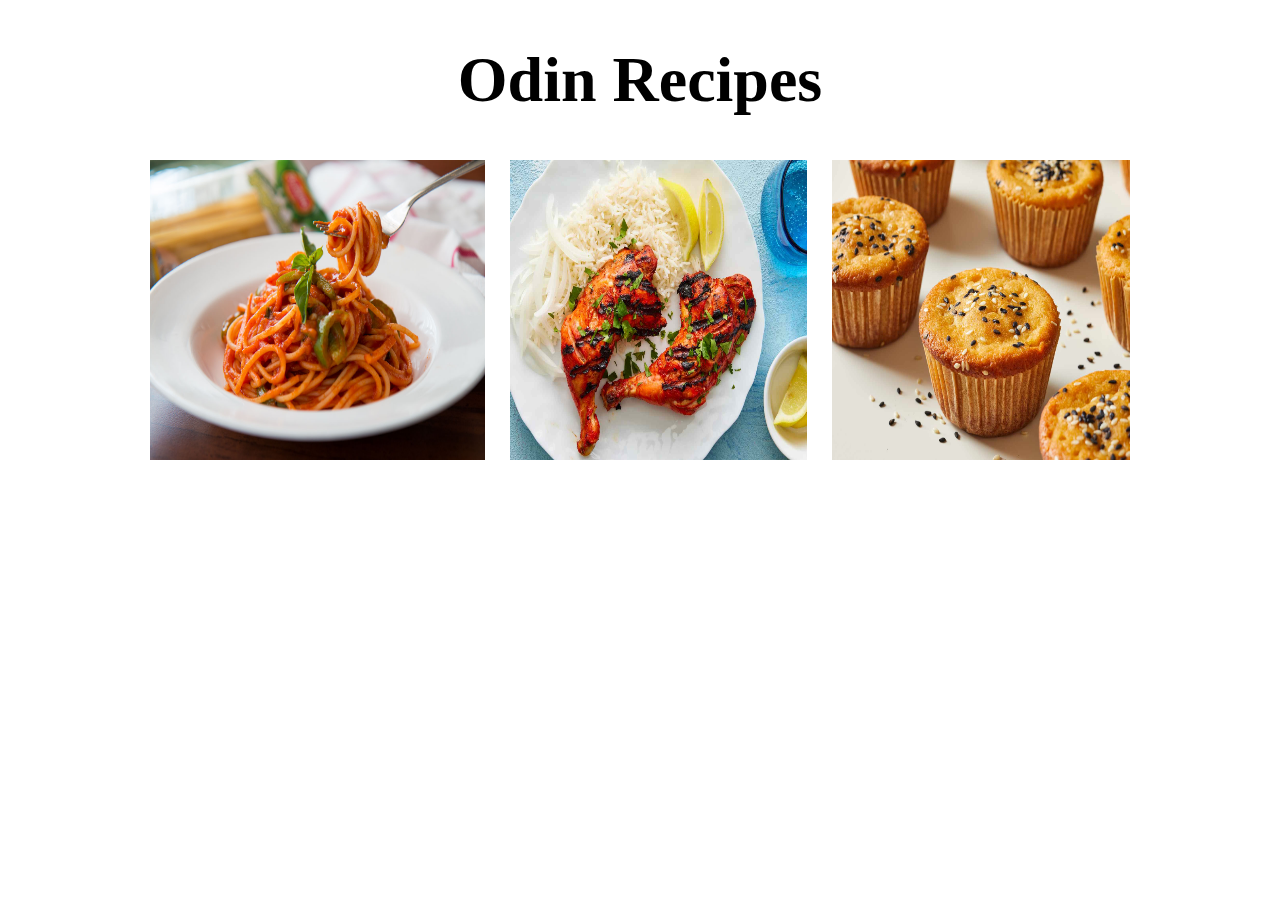
==== index.html @ a2db7cd0 "First Commit" ====
<!DOCTYPE html>
<html lang="en">
<head>
    <meta charset="UTF-8">
    <meta name="viewport" content="width=device-width, initial-scale=1.0">
    <title>Odin Recipes</title>
    <link rel="stylesheet" href="styles.css">
</head>
<body>
    <header>
        <h1>Odin Recipes</h1>
    </header>

    <div class="container">
        <a href="recipes/Spaghetti.html">
            <img src="assets/Spaghetti.jpg" alt="A fork lifting a spoonful of Spaghetti.." height="300px" width="300px">
        </a>
        <a href="recipes/Tandoori Chicken.html">
            <img src="assets/tandoori-chicken.jpg" alt="Tandoori Chicken alongside some Rice and Cabbage.." height="300px" width="300px">
        </a>
        <a href="recipes/Mochi Muffins.html">
            <img src="assets/mochi muffins.jpg" alt="Mochi Muffins.." height="300px" width="300px">
        </a>
    </div>
    
</body>
</html>
---- styles.css ----
html{
    box-sizing: border-box;
}
*,
*::after,
*::before {
    box-sizing: inherit;
}
body{
    width: 90%;
    max-width: 980px;
    margin: 0 auto;
}
header h1{
    font-size: 5vw;
    text-align: center;
}
.container {
    display: flex;
    gap: 25px;
    justify-content: center;
    align-items: center;
}
a img{
    width: 100%;
}
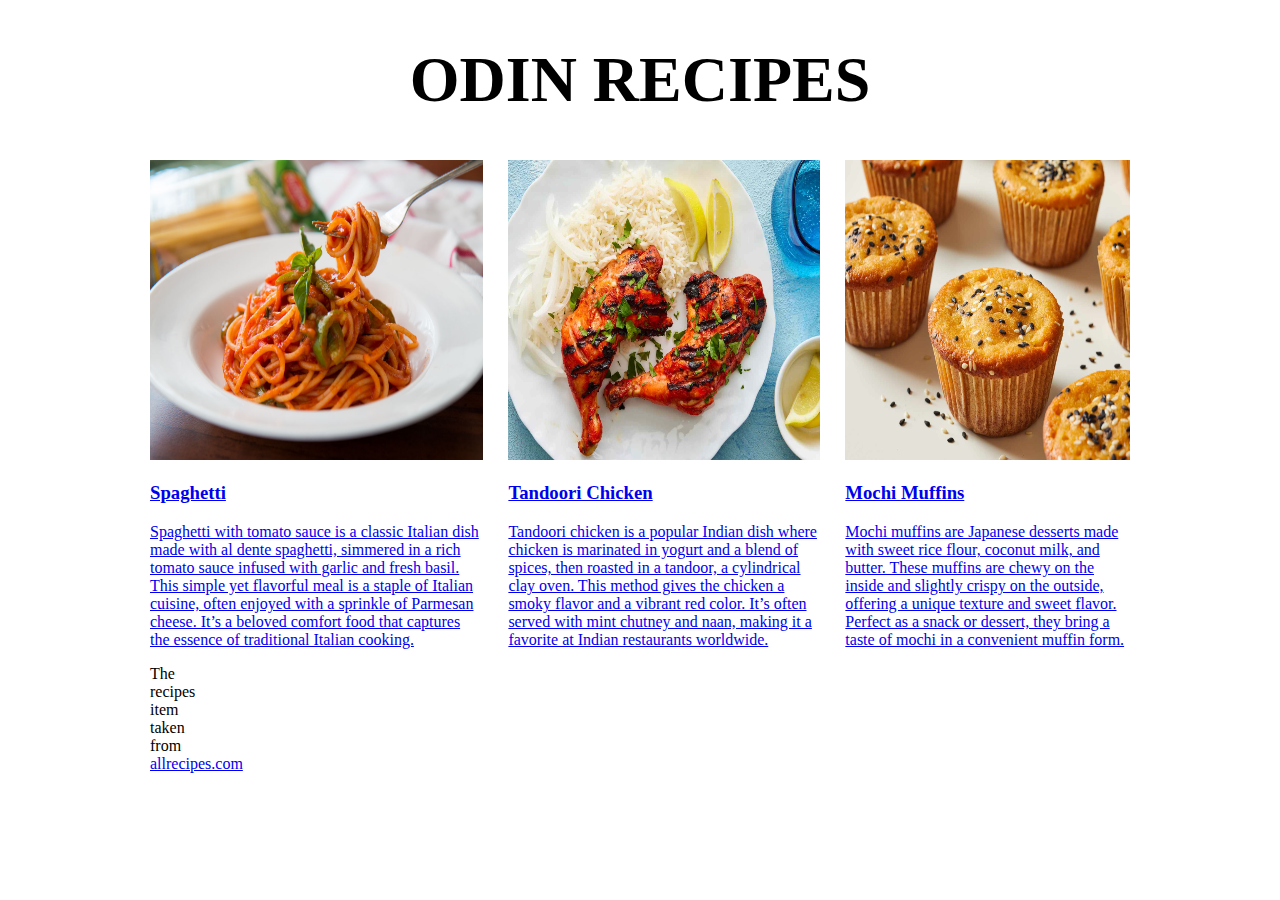
==== commit 27fbb950: "Added more classes & included small descriptions for each of the recipes." ====
--- a/index.html
+++ b/index.html
@@ -8,20 +8,42 @@
 </head>
 <body>
     <header>
-        <h1>Odin Recipes</h1>
+        <h1>ODIN RECIPES</h1>
     </header>
 
-    <div class="container">
-        <a href="recipes/Spaghetti.html">
-            <img src="assets/Spaghetti.jpg" alt="A fork lifting a spoonful of Spaghetti.." height="300px" width="300px">
-        </a>
-        <a href="recipes/Tandoori Chicken.html">
-            <img src="assets/tandoori-chicken.jpg" alt="Tandoori Chicken alongside some Rice and Cabbage.." height="300px" width="300px">
-        </a>
-        <a href="recipes/Mochi Muffins.html">
-            <img src="assets/mochi muffins.jpg" alt="Mochi Muffins.." height="300px" width="300px">
-        </a>
-    </div>
+    <main>
+        <div class="container">
+            <div class="item">
+                <a href="recipes/Spaghetti.html">
+                    <img src="assets/Spaghetti.jpg" alt="A fork lifting a spoonful of Spaghetti.." height="300px" width="300px">
+                    <h3>Spaghetti</h3>
+                    <p>Spaghetti with tomato sauce is a classic Italian dish made with al dente spaghetti, simmered in a rich tomato sauce infused with garlic and fresh basil. This simple yet flavorful meal is a staple of Italian cuisine, often enjoyed with a sprinkle of Parmesan cheese. It’s a beloved comfort food that captures the essence of traditional Italian cooking.</p>
+                </a>
+            </div>
+            <div class="item">
+                <a href="recipes/Tandoori Chicken.html">
+                    <img src="assets/tandoori-chicken.jpg" alt="Tandoori Chicken alongside some Rice and Cabbage.." height="300px" width="300px">
+                    <h3>Tandoori Chicken</h3>
+                    <p>Tandoori chicken is a popular Indian dish where chicken is marinated in yogurt and a blend of spices, then roasted in a tandoor, a cylindrical clay oven. This method gives the chicken a smoky flavor and a vibrant red color. It’s often served with mint chutney and naan, making it a favorite at Indian restaurants worldwide.</p>
+                </a>
+            </div>
+            <div class="item">
+                <a href="recipes/Mochi Muffins.html">
+                    <img src="assets/mochi muffins.jpg" alt="Mochi Muffins.." height="300px" width="300px">
+                    <h3>Mochi Muffins</h3>
+                    <p>Mochi muffins are Japanese desserts made with sweet rice flour, coconut milk, and butter. These muffins are chewy on the inside and slightly crispy on the outside, offering a unique texture and sweet flavor. Perfect as a snack or dessert, they bring a taste of mochi in a convenient muffin form.</p>
+                </a>
+            </div>
+        </div>
+        <div class="footer">
+            <div>The</div>
+            <div>recipes</div>
+            <div>item
+            <div>taken</div>
+            <div>from</div>
+            <div><a href="https://www.allrecipes.com/">allrecipes.com</a></div>
+        </div>
+    </main>
     
 </body>
 </html>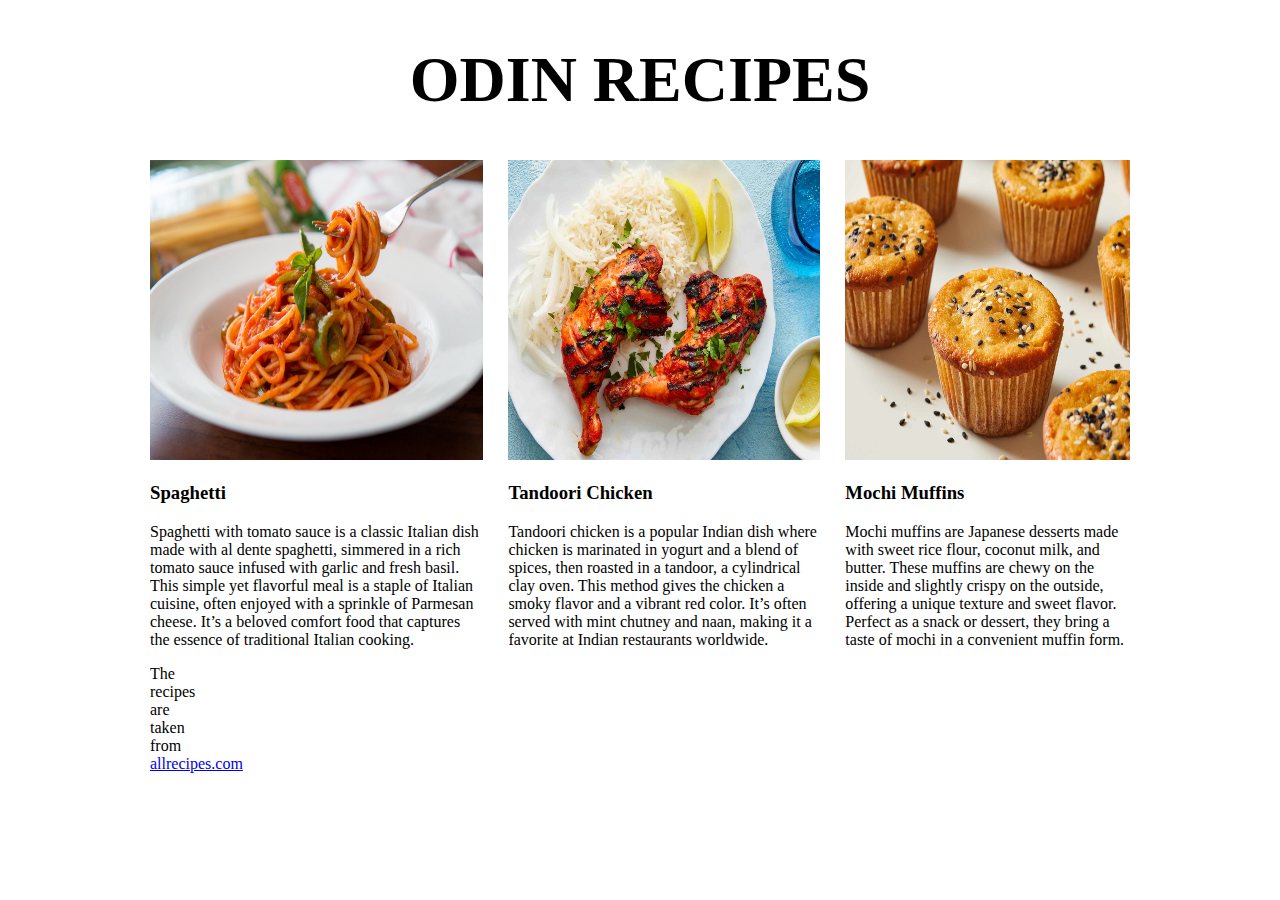
==== commit 681af27b: "updated recipe descriptions & footer" ====
--- a/index.html
+++ b/index.html
@@ -13,35 +13,35 @@
 
     <main>
         <div class="container">
-            <div class="item">
-                <a href="recipes/Spaghetti.html">
-                    <img src="assets/Spaghetti.jpg" alt="A fork lifting a spoonful of Spaghetti.." height="300px" width="300px">
-                    <h3>Spaghetti</h3>
-                    <p>Spaghetti with tomato sauce is a classic Italian dish made with al dente spaghetti, simmered in a rich tomato sauce infused with garlic and fresh basil. This simple yet flavorful meal is a staple of Italian cuisine, often enjoyed with a sprinkle of Parmesan cheese. It’s a beloved comfort food that captures the essence of traditional Italian cooking.</p>
+            <div class="recipe">
+                <a href="recipes/Spaghetti.html" class="Spaghetti">
+                    <img src="assets/Spaghetti.jpg" alt="A fork lifting a spoonful of Spaghetti" height="300px" width="300px">
                 </a>
+                <h3>Spaghetti</h3>
+                <p>Spaghetti with tomato sauce is a classic Italian dish made with al dente spaghetti, simmered in a rich tomato sauce infused with garlic and fresh basil. This simple yet flavorful meal is a staple of Italian cuisine, often enjoyed with a sprinkle of Parmesan cheese. It’s a beloved comfort food that captures the essence of traditional Italian cooking.</p>
             </div>
-            <div class="item">
-                <a href="recipes/Tandoori Chicken.html">
-                    <img src="assets/tandoori-chicken.jpg" alt="Tandoori Chicken alongside some Rice and Cabbage.." height="300px" width="300px">
-                    <h3>Tandoori Chicken</h3>
-                    <p>Tandoori chicken is a popular Indian dish where chicken is marinated in yogurt and a blend of spices, then roasted in a tandoor, a cylindrical clay oven. This method gives the chicken a smoky flavor and a vibrant red color. It’s often served with mint chutney and naan, making it a favorite at Indian restaurants worldwide.</p>
+            <div class="recipe">
+                <a href="recipes/Tandoori Chicken.html" class="tandoori-chicken">
+                    <img src="assets/tandoori-chicken.jpg" alt="Tandoori Chicken alongside some Rice and Cabbage" height="300px" width="300px">
                 </a>
+                <h3>Tandoori Chicken</h3>
+                <p>Tandoori chicken is a popular Indian dish where chicken is marinated in yogurt and a blend of spices, then roasted in a tandoor, a cylindrical clay oven. This method gives the chicken a smoky flavor and a vibrant red color. It’s often served with mint chutney and naan, making it a favorite at Indian restaurants worldwide.</p>
             </div>
-            <div class="item">
-                <a href="recipes/Mochi Muffins.html">
-                    <img src="assets/mochi muffins.jpg" alt="Mochi Muffins.." height="300px" width="300px">
-                    <h3>Mochi Muffins</h3>
-                    <p>Mochi muffins are Japanese desserts made with sweet rice flour, coconut milk, and butter. These muffins are chewy on the inside and slightly crispy on the outside, offering a unique texture and sweet flavor. Perfect as a snack or dessert, they bring a taste of mochi in a convenient muffin form.</p>
+            <div class="recipe">
+                <a href="recipes/Mochi Muffins.html" class="mochi-muffins">
+                    <img src="assets/mochi muffins.jpg" alt="Mochi Muffins sprinkled with sesame seeds" height="300px" width="300px">
                 </a>
+                <h3>Mochi Muffins</h3>
+                <p>Mochi muffins are Japanese desserts made with sweet rice flour, coconut milk, and butter. These muffins are chewy on the inside and slightly crispy on the outside, offering a unique texture and sweet flavor. Perfect as a snack or dessert, they bring a taste of mochi in a convenient muffin form.</p>
             </div>
         </div>
         <div class="footer">
-            <div>The</div>
-            <div>recipes</div>
-            <div>item
-            <div>taken</div>
-            <div>from</div>
-            <div><a href="https://www.allrecipes.com/">allrecipes.com</a></div>
+            <div class="item item1">The</div>
+            <div class="item item2">recipes</div>
+            <div class="item item3">are</div>
+            <div class="item item4">taken</div>
+            <div class="item item5">from</div>
+            <div class="item item6"><a href="https://www.allrecipes.com/">allrecipes.com</a></div>
         </div>
     </main>
     
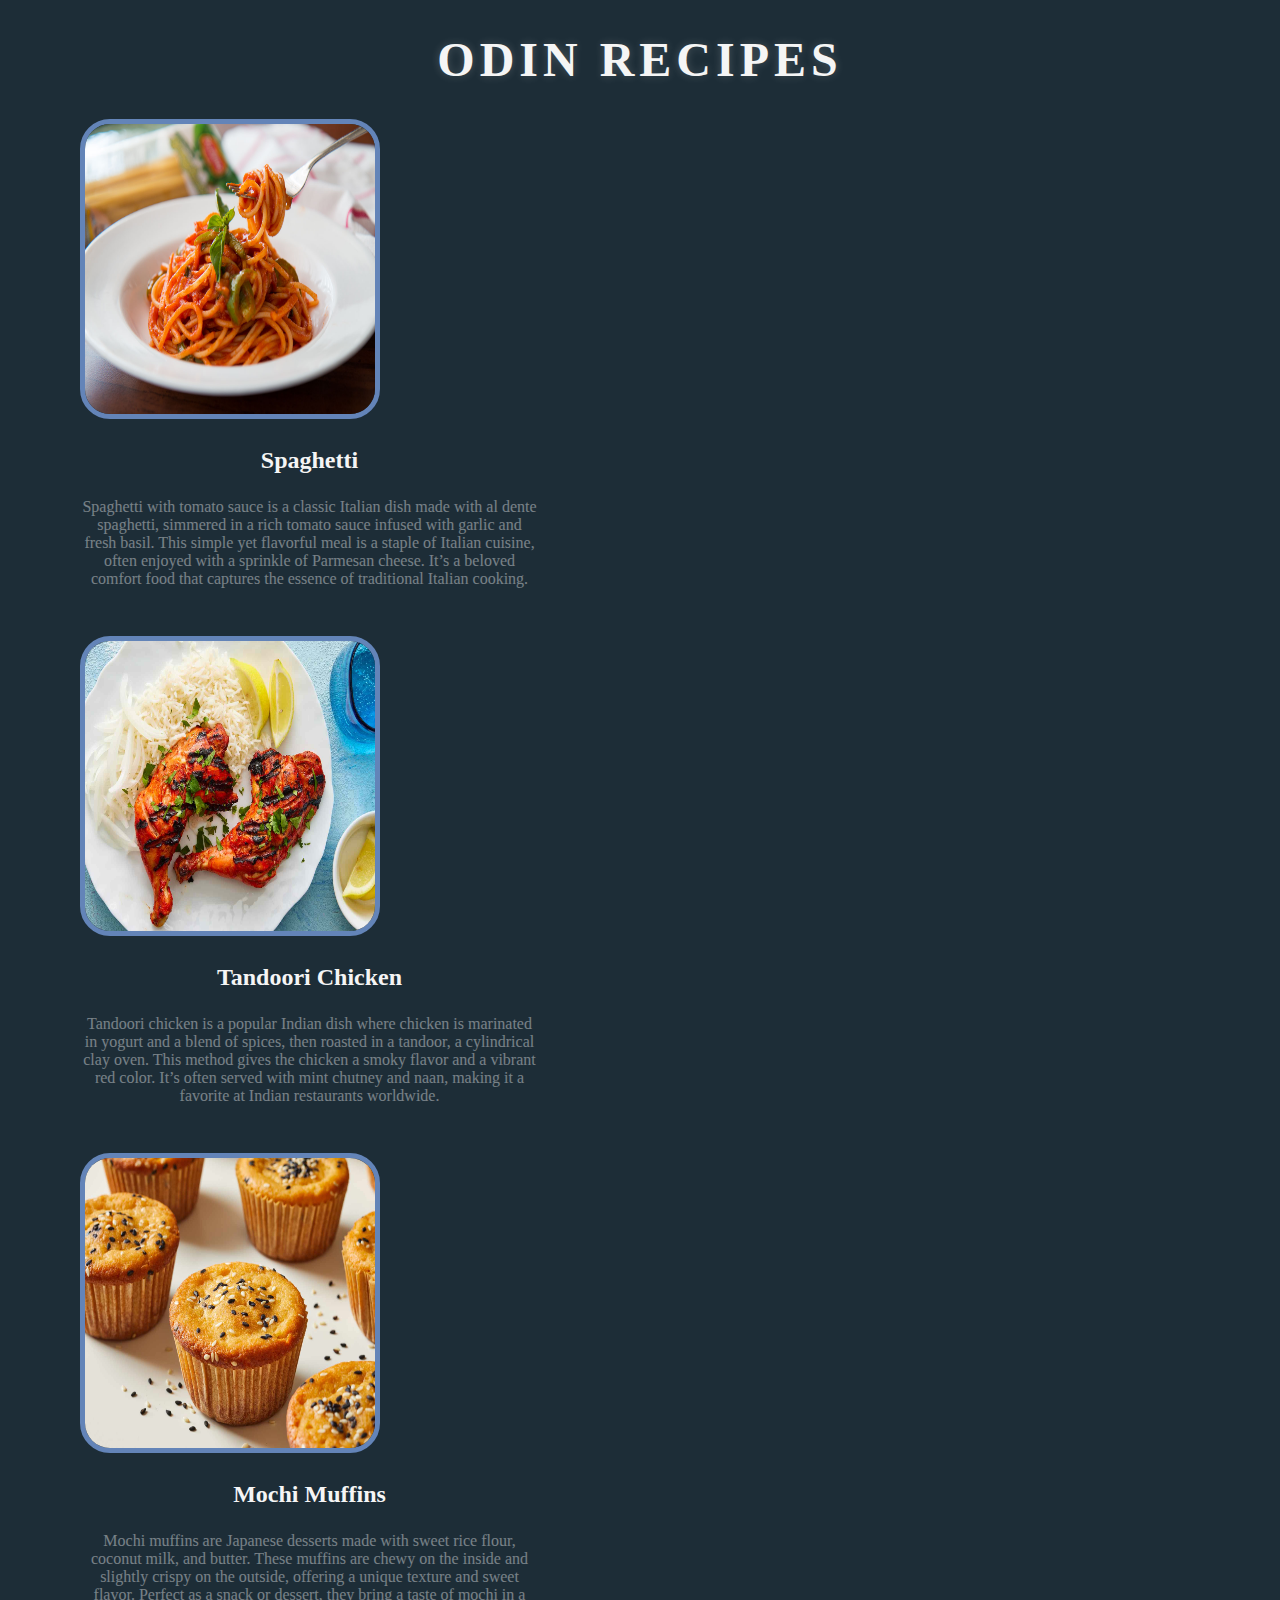
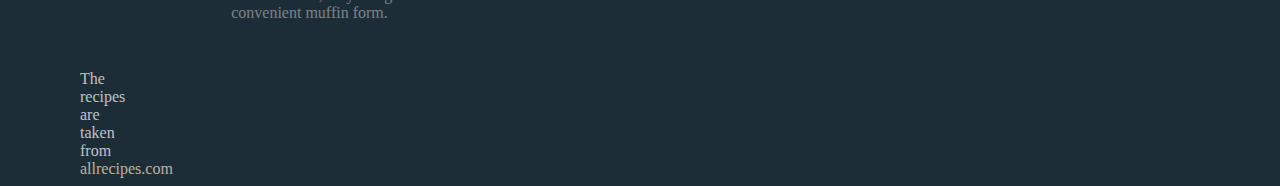
==== commit 7f1c7a0f: "added util class for the content" ====
--- a/index.html
+++ b/index.html
@@ -7,7 +7,7 @@
     <link rel="stylesheet" href="styles.css">
 </head>
 <body>
-    <header>
+    <header class="container">
         <h1>ODIN RECIPES</h1>
     </header>
 
@@ -35,7 +35,7 @@
                 <p>Mochi muffins are Japanese desserts made with sweet rice flour, coconut milk, and butter. These muffins are chewy on the inside and slightly crispy on the outside, offering a unique texture and sweet flavor. Perfect as a snack or dessert, they bring a taste of mochi in a convenient muffin form.</p>
             </div>
         </div>
-        <div class="footer">
+        <div class="footer container">
             <div class="item item1">The</div>
             <div class="item item2">recipes</div>
             <div class="item item3">are</div>
--- a/styles.css
+++ b/styles.css
@@ -6,14 +6,101 @@
 *::before {
     box-sizing: inherit;
 }
+
 body{
+    width: 90%;
+    margin-left: auto;
+    margin-right: auto;
+    padding-left: 0.5rem;
+    padding-right: 0.5rem;
+    background-color: #1d2d37;
+}
+
+header h1 {
+    font-size: 3rem;
+    text-align: center;
+    letter-spacing: 0.3125rem;
+    color: whitesmoke;
+    text-shadow: 0 0 10px #fff3;
+}
+
+.container {
+    width: 100%;
+    margin-left: auto;
+    margin-right: auto;
+    padding-left: 0.5rem;
+    padding-right: 0.5rem;
+}
+
+.recipe img {
+    border: 0.3125rem solid rgb(99, 132, 184);
+    border-radius: 10%;
+    max-width: 100%;
+
+}
+
+.recipe h3 {
+    text-align: center;
+    font-size: 1.5rem;
+    color: whitesmoke;
+}
+
+.recipe p {
+    text-align: center;
+    font-size: 1rem;
+    margin-bottom: 3rem;
+    color: white;
+    opacity: 40%;
+}
+@media (width <= 474px) {
+    .footer {
+        width: 100%;
+        margin-inline: auto;
+        height: 20px;
+        display: flex;
+        align-items: center;
+        justify-content: space-around;
+    }
+}
+.footer div {
+    opacity: 70%;
+    color: rgb(255, 255, 255);
+}
+
+.footer div a {
+    text-decoration: none;
+    color:bisque;
+}
+
+.footer div a:hover {
+    text-decoration: none;
+    color:red;
+}
+.footer div a:visited {
+    color:olive;
+}
+
+@media (min-width: 475px) {
+    main {
+        max-width: 475px;
+    }
+}
+/* body{
     width: 90%;
     max-width: 980px;
     margin: 0 auto;
+    background-color: #1d2d37;
+    background-image: radial-gradient(
+        #fff3, transparent 50%
+    );
+    
 }
 header h1{
-    font-size: 5vw;
+    font-size: 5rem;
     text-align: center;
+    letter-spacing: 10px;
+    color: whitesmoke;
+    text-shadow: 0 0 10px #fff3;
 }
 .container {
     display: flex;
@@ -23,4 +110,4 @@
 }
 a img{
     width: 100%;
-}+} */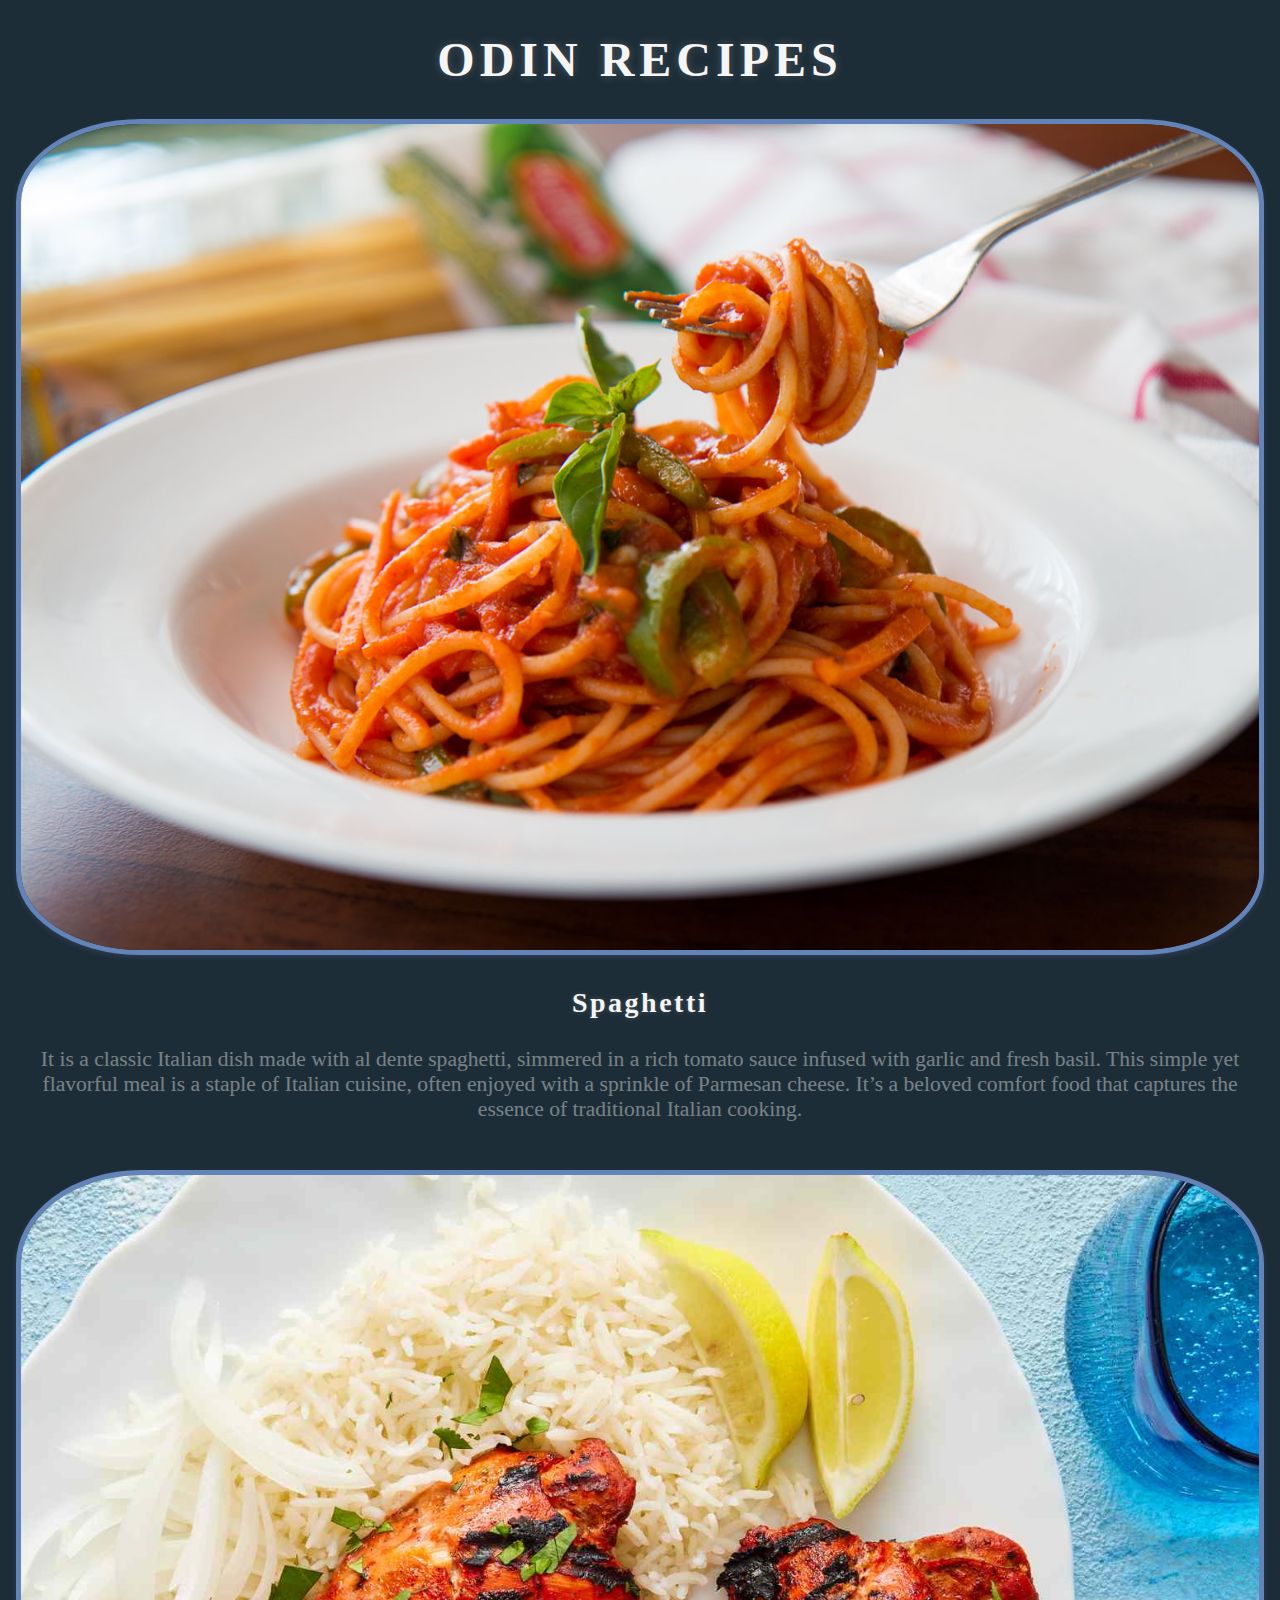
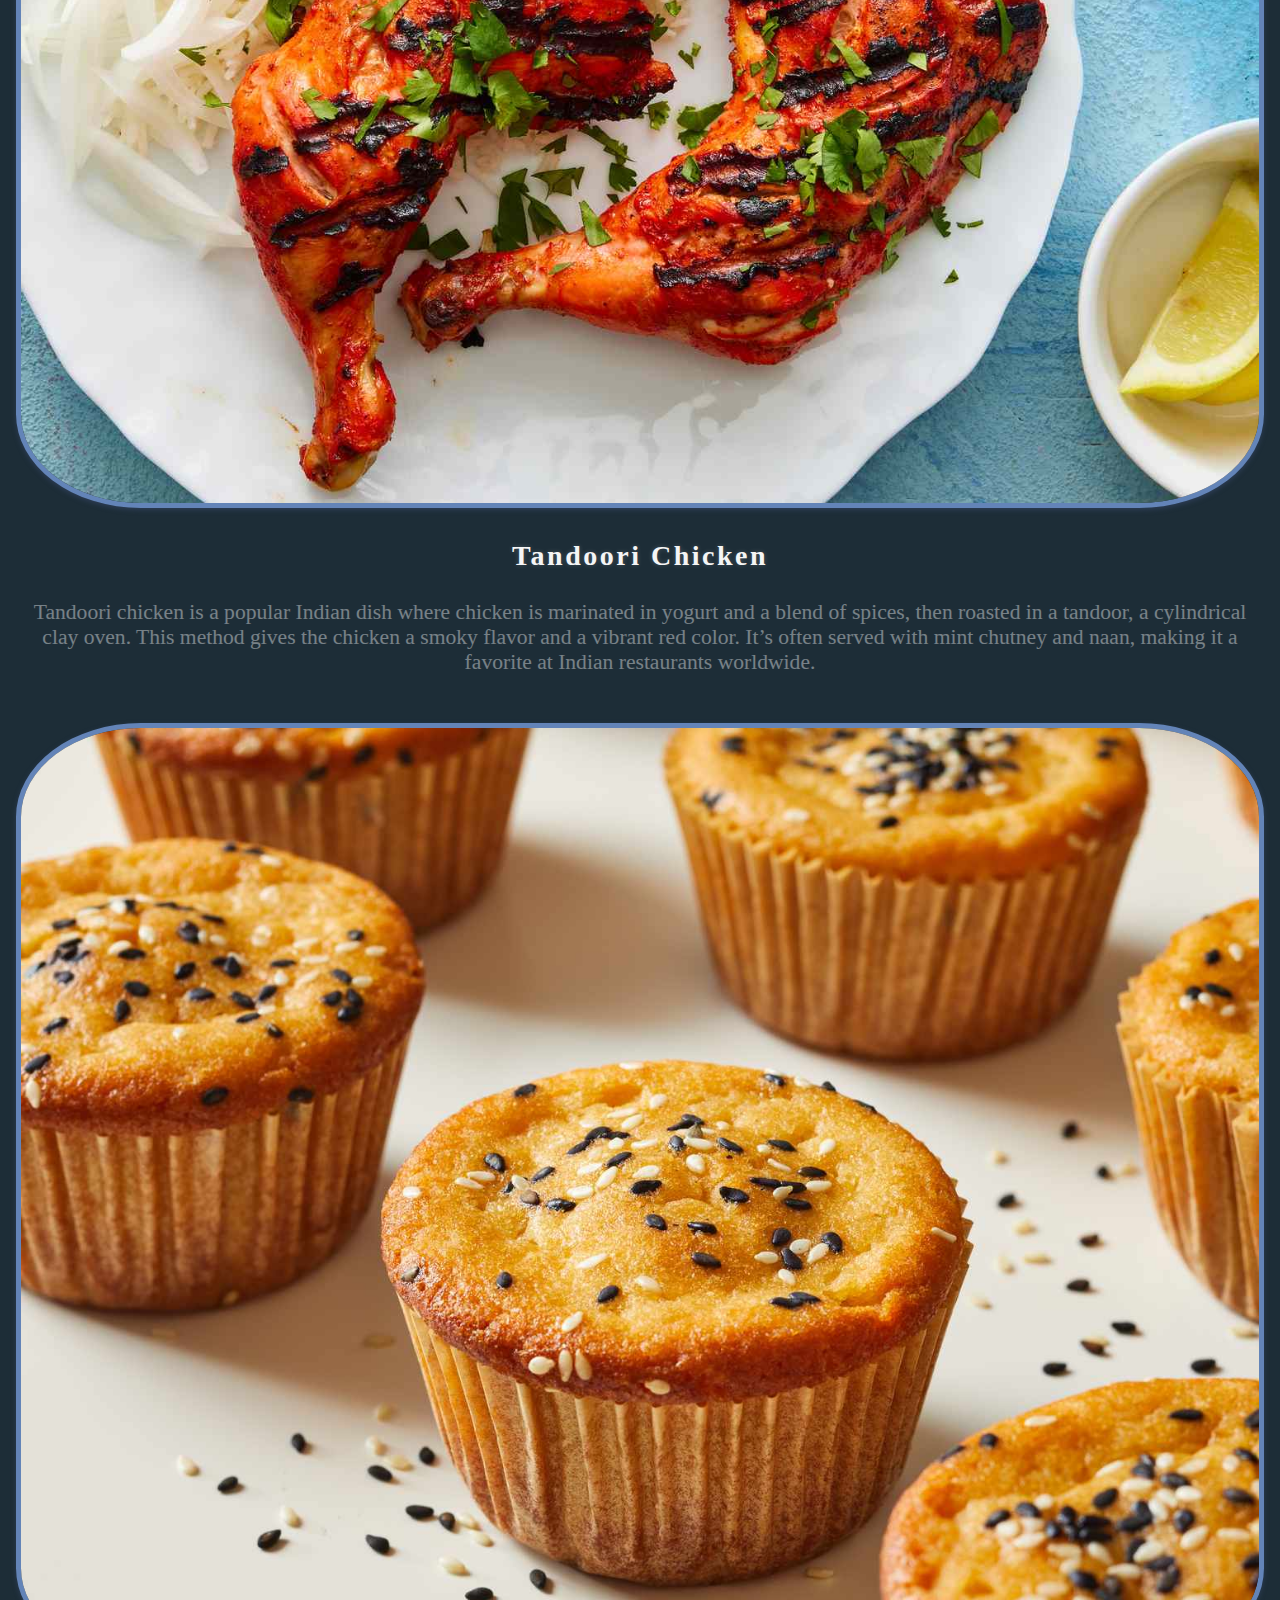
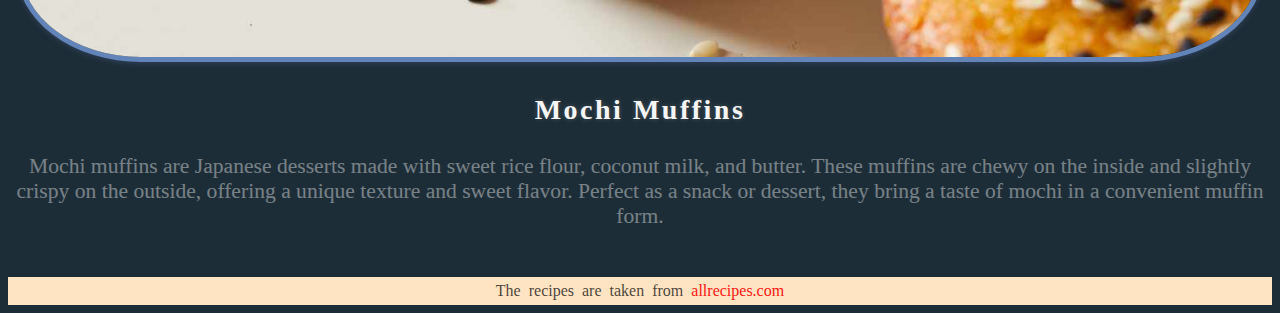
==== commit f2b26712: "Updated recipe description" ====
--- a/index.html
+++ b/index.html
@@ -15,21 +15,21 @@
         <div class="container">
             <div class="recipe">
                 <a href="recipes/Spaghetti.html" class="Spaghetti">
-                    <img src="assets/Spaghetti.jpg" alt="A fork lifting a spoonful of Spaghetti" height="300px" width="300px">
+                    <img src="assets/Spaghetti.jpg" alt="A fork lifting a spoonful of Spaghetti">
                 </a>
                 <h3>Spaghetti</h3>
-                <p>Spaghetti with tomato sauce is a classic Italian dish made with al dente spaghetti, simmered in a rich tomato sauce infused with garlic and fresh basil. This simple yet flavorful meal is a staple of Italian cuisine, often enjoyed with a sprinkle of Parmesan cheese. It’s a beloved comfort food that captures the essence of traditional Italian cooking.</p>
+                <p>It is a classic Italian dish made with al dente spaghetti, simmered in a rich tomato sauce infused with garlic and fresh basil. This simple yet flavorful meal is a staple of Italian cuisine, often enjoyed with a sprinkle of Parmesan cheese. It’s a beloved comfort food that captures the essence of traditional Italian cooking.</p>
             </div>
             <div class="recipe">
                 <a href="recipes/Tandoori Chicken.html" class="tandoori-chicken">
-                    <img src="assets/tandoori-chicken.jpg" alt="Tandoori Chicken alongside some Rice and Cabbage" height="300px" width="300px">
+                    <img src="assets/tandoori-chicken.jpg" alt="Tandoori Chicken alongside some Rice and Cabbage">
                 </a>
                 <h3>Tandoori Chicken</h3>
                 <p>Tandoori chicken is a popular Indian dish where chicken is marinated in yogurt and a blend of spices, then roasted in a tandoor, a cylindrical clay oven. This method gives the chicken a smoky flavor and a vibrant red color. It’s often served with mint chutney and naan, making it a favorite at Indian restaurants worldwide.</p>
             </div>
             <div class="recipe">
                 <a href="recipes/Mochi Muffins.html" class="mochi-muffins">
-                    <img src="assets/mochi muffins.jpg" alt="Mochi Muffins sprinkled with sesame seeds" height="300px" width="300px">
+                    <img src="assets/mochi muffins.jpg" alt="Mochi Muffins sprinkled with sesame seeds">
                 </a>
                 <h3>Mochi Muffins</h3>
                 <p>Mochi muffins are Japanese desserts made with sweet rice flour, coconut milk, and butter. These muffins are chewy on the inside and slightly crispy on the outside, offering a unique texture and sweet flavor. Perfect as a snack or dessert, they bring a taste of mochi in a convenient muffin form.</p>
--- a/styles.css
+++ b/styles.css
@@ -1,27 +1,20 @@
-html{
-    box-sizing: border-box;
+:root {
+    --clr-bg: #1d2d37;
+    --clr-header: whitesmoke;
+    --clr-text: white;
+    --clr-footer: bisque; 
+    --clr-shadow: #fff3;
+    --clr-border: rgb(99, 132, 184);
 }
+
 *,
 *::after,
 *::before {
-    box-sizing: inherit;
+    box-sizing: border-box;
 }
 
-body{
-    width: 90%;
-    margin-left: auto;
-    margin-right: auto;
-    padding-left: 0.5rem;
-    padding-right: 0.5rem;
-    background-color: #1d2d37;
-}
-
-header h1 {
-    font-size: 3rem;
-    text-align: center;
-    letter-spacing: 0.3125rem;
-    color: whitesmoke;
-    text-shadow: 0 0 10px #fff3;
+body {
+    background-color: var(--clr-bg);
 }
 
 .container {
@@ -32,82 +25,95 @@
     padding-right: 0.5rem;
 }
 
-.recipe img {
-    border: 0.3125rem solid rgb(99, 132, 184);
-    border-radius: 10%;
-    max-width: 100%;
+header h1 {
+    font-size: 3rem;
+    color: var(--clr-header);
+    letter-spacing: 0.3125rem;
+    text-align: center;
+    text-shadow: 0 0 10px var(--clr-shadow);
 
 }
 
-.recipe h3 {
+.recipe a {
+    display: block;
+    text-align: center;
+}
+
+.recipe img {
+    max-width: 100%;
+    border: 0.3125rem solid var(--clr-border);
+    border-radius: 10%;
+    margin: 0 auto;
+    /* transform: translateX(25%); */
+    box-shadow: 0px 2px 5px rgb(45, 61, 86);
+}
+
+h3 {
     text-align: center;
     font-size: 1.5rem;
-    color: whitesmoke;
+    color: var(--clr-header);
+    text-shadow: 0 0 5px var(--clr-shadow);
+    letter-spacing: 0.15625rem;
 }
 
-.recipe p {
+p {
     text-align: center;
     font-size: 1rem;
     margin-bottom: 3rem;
-    color: white;
+    color: var(--clr-text);
     opacity: 40%;
 }
-@media (width <= 474px) {
-    .footer {
-        width: 100%;
-        margin-inline: auto;
-        height: 20px;
-        display: flex;
-        align-items: center;
-        justify-content: space-around;
-    }
+
+.footer {
+    display: flex;
+    gap: 0.5em;
+    align-items: center;
+    justify-content: center;
+    background-color: var(--clr-footer);
+    padding: 0.3rem;
 }
+
 .footer div {
-    opacity: 70%;
-    color: rgb(255, 255, 255);
+    color: rgb(0, 0, 0, 80%);
+    opacity: 90%;
 }
 
 .footer div a {
     text-decoration: none;
-    color:bisque;
+    color: red;
 }
 
 .footer div a:hover {
-    text-decoration: none;
-    color:red;
-}
-.footer div a:visited {
-    color:olive;
+    color:midnightblue;
 }
 
+.footer div a:visited {
+    color:darkmagenta;
+}
+
+/* xs */
 @media (min-width: 475px) {
-    main {
-        max-width: 475px;
+    h3 {
+        font-size: 1.75rem;
+    }
+    p {
+        font-size: 1.35rem;
     }
 }
-/* body{
-    width: 90%;
-    max-width: 980px;
-    margin: 0 auto;
-    background-color: #1d2d37;
-    background-image: radial-gradient(
-        #fff3, transparent 50%
-    );
-    
+
+/* sm */
+@media (min-width: 640px) {
 }
-header h1{
-    font-size: 5rem;
-    text-align: center;
-    letter-spacing: 10px;
-    color: whitesmoke;
-    text-shadow: 0 0 10px #fff3;
+
+/* md */
+@media (min-width: 768px) {
 }
-.container {
-    display: flex;
-    gap: 25px;
-    justify-content: center;
-    align-items: center;
-}
-a img{
-    width: 100%;
-} */+
+/* lg */
+@media (min-width: 1024px) {}
+
+/* xL */
+@media (min-width: 1280px) {}
+
+/* 2xL */
+@media (min-width: 1536px) {}
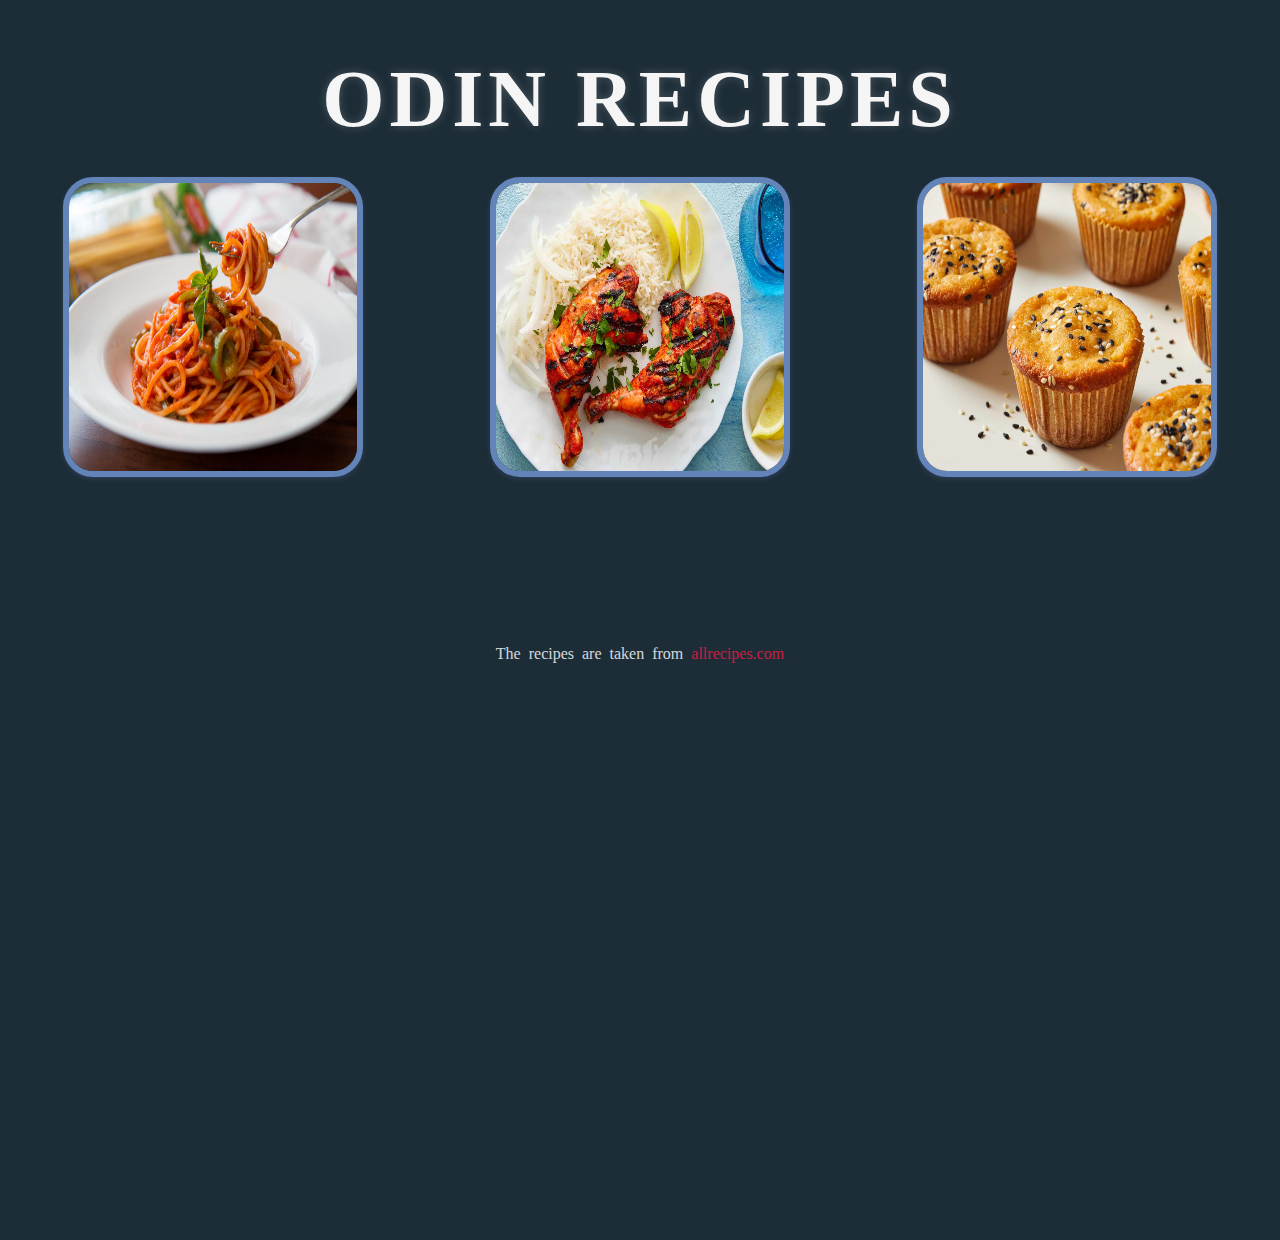
==== commit 59d68432: "added class for recipe description" ====
--- a/index.html
+++ b/index.html
@@ -17,22 +17,28 @@
                 <a href="recipes/Spaghetti.html" class="Spaghetti">
                     <img src="assets/Spaghetti.jpg" alt="A fork lifting a spoonful of Spaghetti">
                 </a>
-                <h3>Spaghetti</h3>
-                <p>It is a classic Italian dish made with al dente spaghetti, simmered in a rich tomato sauce infused with garlic and fresh basil. This simple yet flavorful meal is a staple of Italian cuisine, often enjoyed with a sprinkle of Parmesan cheese. It’s a beloved comfort food that captures the essence of traditional Italian cooking.</p>
+                <div class="recipe_description">
+                    <h3>Spaghetti</h3>
+                    <p>It is a classic Italian dish made with al dente spaghetti, simmered in a rich tomato sauce infused with garlic and fresh basil. This simple yet flavorful meal is a staple of Italian cuisine, often enjoyed with a sprinkle of Parmesan cheese. It’s a beloved comfort food that captures the essence of traditional Italian cooking.</p>
+                </div>
             </div>
             <div class="recipe">
                 <a href="recipes/Tandoori Chicken.html" class="tandoori-chicken">
                     <img src="assets/tandoori-chicken.jpg" alt="Tandoori Chicken alongside some Rice and Cabbage">
                 </a>
-                <h3>Tandoori Chicken</h3>
-                <p>Tandoori chicken is a popular Indian dish where chicken is marinated in yogurt and a blend of spices, then roasted in a tandoor, a cylindrical clay oven. This method gives the chicken a smoky flavor and a vibrant red color. It’s often served with mint chutney and naan, making it a favorite at Indian restaurants worldwide.</p>
+                <div class="recipe_description">
+                    <h3>Tandoori Chicken</h3>
+                    <p>Tandoori chicken is a popular Indian dish where chicken is marinated in yogurt and a blend of spices, then roasted in a tandoor, a cylindrical clay oven. This method gives the chicken a smoky flavor and a vibrant red color. It’s often served with mint chutney and naan, making it a favorite at Indian restaurants worldwide.</p>
+                </div>
             </div>
             <div class="recipe">
                 <a href="recipes/Mochi Muffins.html" class="mochi-muffins">
                     <img src="assets/mochi muffins.jpg" alt="Mochi Muffins sprinkled with sesame seeds">
                 </a>
-                <h3>Mochi Muffins</h3>
-                <p>Mochi muffins are Japanese desserts made with sweet rice flour, coconut milk, and butter. These muffins are chewy on the inside and slightly crispy on the outside, offering a unique texture and sweet flavor. Perfect as a snack or dessert, they bring a taste of mochi in a convenient muffin form.</p>
+                <div class="recipe_description">
+                    <h3>Mochi Muffins</h3>
+                    <p>Mochi muffins are Japanese desserts made with sweet rice flour, coconut milk, and butter. These muffins are chewy on the inside and slightly crispy on the outside, offering a unique texture and sweet flavor. Perfect as a snack or dessert, they bring a taste of mochi in a convenient muffin form.</p>
+                </div>
             </div>
         </div>
         <div class="footer container">
--- a/styles.css
+++ b/styles.css
@@ -1,10 +1,10 @@
 :root {
     --clr-bg: #1d2d37;
     --clr-header: whitesmoke;
-    --clr-text: white;
-    --clr-footer: bisque; 
+    --clr-text: rgba(255, 255, 255, 0.4);
     --clr-shadow: #fff3;
     --clr-border: rgb(99, 132, 184);
+    --clr-rose: #e11d48;
 }
 
 *,
@@ -26,12 +26,12 @@
 }
 
 header h1 {
-    font-size: 3rem;
+    font-size: 2rem;
     color: var(--clr-header);
     letter-spacing: 0.3125rem;
     text-align: center;
     text-shadow: 0 0 10px var(--clr-shadow);
-
+    margin-bottom:2rem;
 }
 
 .recipe a {
@@ -41,10 +41,11 @@
 
 .recipe img {
     max-width: 100%;
+    width: 18.75rem;
+    height: 18.75rem;
     border: 0.3125rem solid var(--clr-border);
     border-radius: 10%;
     margin: 0 auto;
-    /* transform: translateX(25%); */
     box-shadow: 0px 2px 5px rgb(45, 61, 86);
 }
 
@@ -61,7 +62,7 @@
     font-size: 1rem;
     margin-bottom: 3rem;
     color: var(--clr-text);
-    opacity: 40%;
+    margin-inline: auto;
 }
 
 .footer {
@@ -69,30 +70,34 @@
     gap: 0.5em;
     align-items: center;
     justify-content: center;
-    background-color: var(--clr-footer);
     padding: 0.3rem;
 }
 
 .footer div {
-    color: rgb(0, 0, 0, 80%);
-    opacity: 90%;
+    color: var(--clr-header);
+    opacity: 85%;
 }
 
 .footer div a {
     text-decoration: none;
-    color: red;
+    color: var(--clr-rose);
 }
 
 .footer div a:hover {
-    color:midnightblue;
+    color:#ea580c;
 }
 
 .footer div a:visited {
-    color:darkmagenta;
+    color:#4d7c0f;
 }
 
 /* xs */
 @media (min-width: 475px) {
+
+    header h1 {
+        font-size: 2.5rem;
+    }
+
     h3 {
         font-size: 1.75rem;
     }
@@ -107,13 +112,108 @@
 
 /* md */
 @media (min-width: 768px) {
+
+    header h1 {
+        font-size: 3rem;
+    }
+
+    h3 {
+        font-size: 2rem;
+    }
+    p {
+        max-width: 60ch;
+        font-size: 1.5rem;
+    }
+
+    .recipe img {
+        border: 0.375rem solid var(--clr-border);
+    }
+
+    /* .footer {
+        display: flex;
+        gap: 0.5em;
+        align-items: center;
+        justify-content: center;
+        padding: 0.3rem;
+    } */
+    
+    .footer div {
+        color: var(--clr-header);
+        opacity: 85%;
+    }
+
 }
 
 /* lg */
-@media (min-width: 1024px) {}
+@media (min-width: 1024px) {
+
+    header h1 {
+        font-size: 4rem;
+    }
+
+    h3 {
+        font-size: 2rem;
+    }
+    p {
+        font-size: 1.5rem;
+    }
+
+    main .container:first-child {
+        display: flex;
+        gap: 2rem;
+        justify-content: space-around;
+        margin-bottom: 10rem;
+    }
+
+    .recipe {
+        display: flex;
+        flex-direction: column;
+        align-items: center;
+        justify-content: space-around;
+        position: relative;
+        transition: transform 0.3s ease-in-out;
+        transition: filter 0.25s ease-in-out;
+    }
+
+    .recipe:hover {
+        transform: scale(1.05); /* Increases the size of the image container by 5% */
+    }
+
+    .recipe h3,
+    .recipe p {
+        position: absolute;
+        z-index: 10;
+        max-width: 50ch;
+        visibility: hidden;
+        opacity: 0;
+        transition: visibility 0s, opacity 0.5s ease-in-out;
+    }
+    .recipe h3 {
+        top: 100%;
+    }
+
+    .recipe p {
+        top: 120%;
+    }
+    
+    .recipe:hover h3,
+    .recipe:hover p  {
+        visibility: visible;
+        opacity: 1;
+    }
+
+    .container:hover .recipe:not(:hover) {
+        filter: grayscale(1) blur(10px);
+    }
+}
 
 /* xL */
-@media (min-width: 1280px) {}
+@media (min-width: 1280px) {
+
+    header h1 {
+        font-size: 5rem;
+    }
+}
 
 /* 2xL */
 @media (min-width: 1536px) {}
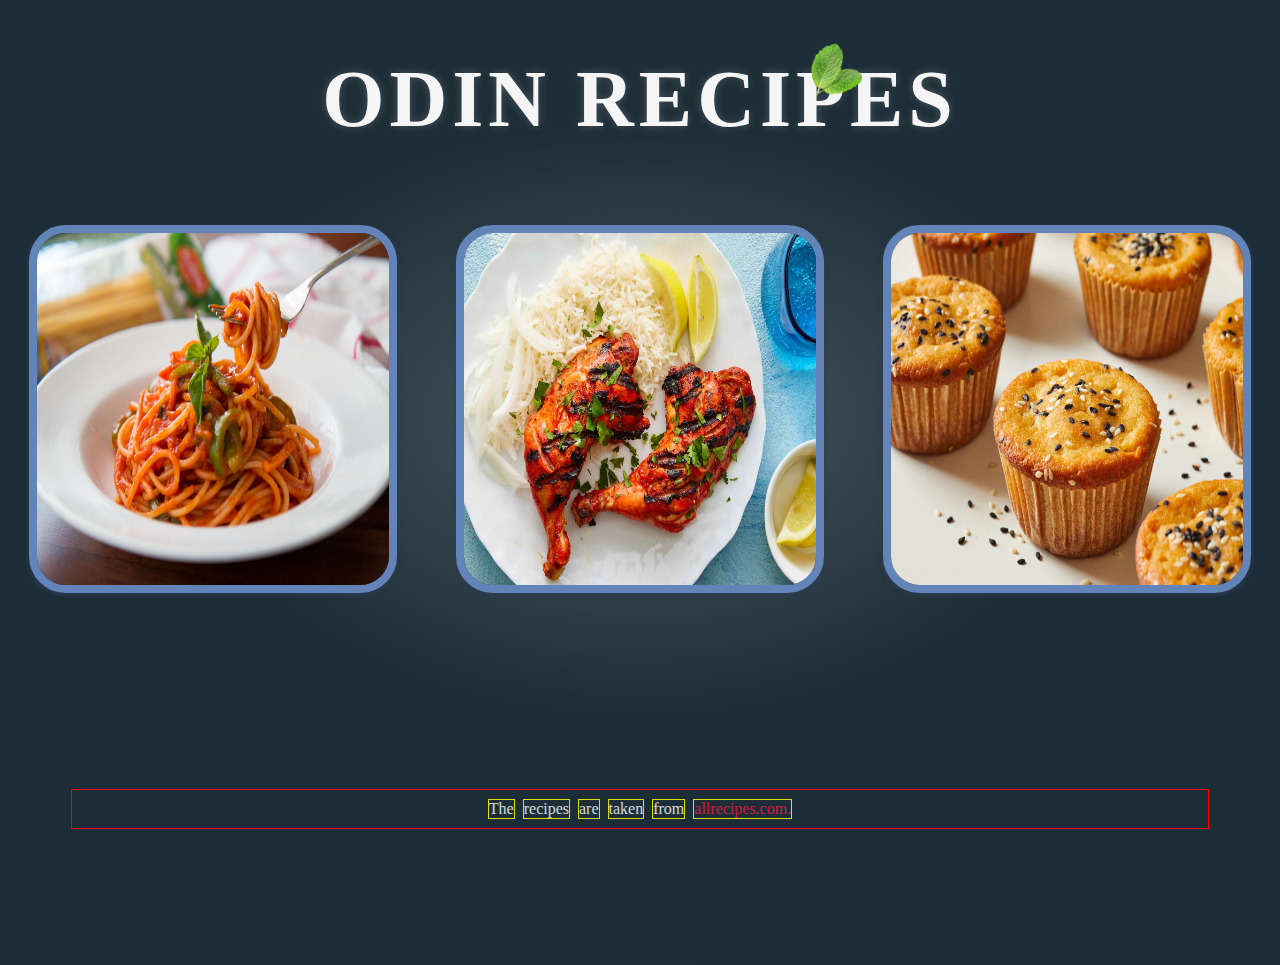
==== commit c0eba38a: "recipe project main page completed" ====
--- a/index.html
+++ b/index.html
@@ -47,7 +47,7 @@
             <div class="item item3">are</div>
             <div class="item item4">taken</div>
             <div class="item item5">from</div>
-            <div class="item item6"><a href="https://www.allrecipes.com/">allrecipes.com</a></div>
+            <div class="item item6"><a href="https://www.allrecipes.com/">allrecipes.com.</a></div>
         </div>
     </main>
     
--- a/styles.css
+++ b/styles.css
@@ -32,6 +32,19 @@
     text-align: center;
     text-shadow: 0 0 10px var(--clr-shadow);
     margin-bottom:2rem;
+}
+
+header h1::before {
+    position: absolute;
+    left: 68%;
+    bottom: 95%;
+    width: 25px;
+    height:25px;
+    content: '';
+    background-image: url(assets/leaves.png);
+    background-size: cover;
+    background-repeat: no-repeat;
+    transform: rotate(-25deg);
 }
 
 .recipe a {
@@ -84,7 +97,7 @@
 }
 
 .footer div a:hover {
-    color:#ea580c;
+    color:#6d28d9;
 }
 
 .footer div a:visited {
@@ -107,8 +120,8 @@
 }
 
 /* sm */
-@media (min-width: 640px) {
-}
+/* @media (min-width: 640px) {
+} */
 
 /* md */
 @media (min-width: 768px) {
@@ -117,45 +130,109 @@
         font-size: 3rem;
     }
 
+    header h1::before {
+        left: 63%;
+        bottom: 93.5%;
+        width: 35px;
+        height:35px;
+        transform: rotateY(-20deg);
+    }
+
+    .recipe {
+        display: flex;
+        gap: 3rem;
+        align-items: center;
+        justify-content: center;
+        margin-bottom: 2rem;
+    }
+
+    h3 {
+        font-size: 1.8rem;
+        text-align: left;
+    }
+    p {
+        max-width: 45ch;
+        font-size: 1.3rem;
+        text-align: justify;
+    }
+
+    .recipe img {
+        width: 18.75rem;
+        border: 0.375rem solid var(--clr-border);
+    }
+
+    .footer {
+        border: 1px solid red;
+        width: 90%;
+        max-width: 1536px;
+        margin-inline: auto;
+        position: relative;
+        height: 40px;
+    }
+
+    /* @keyframes scrollLeft {
+        to {
+            left: -100%; 
+        }
+    } */
+
+    .item {
+        border: 1px solid yellow;
+        /* position: absolute; */
+        /* left: max(555px, 100%);  */
+        animation-name: scrollLeft;
+        animation-duration: 20s;
+        animation-timing-function: linear;
+        animation-iteration-count: infinite;
+    }
+
+     /* .item1 {
+        animation-delay: calc(20s / 5 * (5-1) * -1);
+    }
+     .item2 {
+        animation-delay: animation-delay: calc(20s / 5 * (5-1) * -1);
+    }  */
+    /*.item3 {
+        animation-delay: -9s;
+    }
+    .item4 {
+        animation-delay: -12s;
+    }
+    .item5 {
+        animation-delay: -15s;
+    } */
+
+}
+
+/* lg */
+@media (min-width: 1024px) {
+
+    body {
+        background-image: radial-gradient(
+            #fff3, transparent 50%
+        );
+    }
+
+    header h1 {
+        font-size: 4rem;
+    }
+
+    header h1::before {
+        left: 63%;
+        bottom: 91.5%;
+        width: 45px;
+        height:45px;
+        transform: rotateY(-23deg);
+    }
+
     h3 {
         font-size: 2rem;
-    }
-    p {
-        max-width: 60ch;
-        font-size: 1.5rem;
-    }
-
-    .recipe img {
-        border: 0.375rem solid var(--clr-border);
-    }
-
-    /* .footer {
-        display: flex;
-        gap: 0.5em;
-        align-items: center;
-        justify-content: center;
-        padding: 0.3rem;
-    } */
-    
-    .footer div {
-        color: var(--clr-header);
-        opacity: 85%;
-    }
-
-}
-
-/* lg */
-@media (min-width: 1024px) {
-
-    header h1 {
-        font-size: 4rem;
-    }
-
-    h3 {
-        font-size: 2rem;
+        text-align: center;
+        top: 100%;
     }
     p {
         font-size: 1.5rem;
+        top: 120%;
     }
 
     main .container:first-child {
@@ -168,11 +245,17 @@
     .recipe {
         display: flex;
         flex-direction: column;
-        align-items: center;
-        justify-content: space-around;
+        gap:unset;
+        align-items:start;
+        justify-content: center;
         position: relative;
         transition: transform 0.3s ease-in-out;
         transition: filter 0.25s ease-in-out;
+    }
+
+    .recipe img {
+        width: 20.3125rem;
+        height: 20.3125rem;
     }
 
     .recipe:hover {
@@ -188,14 +271,7 @@
         opacity: 0;
         transition: visibility 0s, opacity 0.5s ease-in-out;
     }
-    .recipe h3 {
-        top: 100%;
-    }
-
-    .recipe p {
-        top: 120%;
-    }
-    
+  
     .recipe:hover h3,
     .recipe:hover p  {
         visibility: visible;
@@ -203,7 +279,7 @@
     }
 
     .container:hover .recipe:not(:hover) {
-        filter: grayscale(1) blur(10px);
+        filter: grayscale(1) blur(5px);
     }
 }
 
@@ -212,8 +288,31 @@
 
     header h1 {
         font-size: 5rem;
+        margin-bottom: 5rem;
+    }
+
+    header h1::before {
+        left: 63%;
+        bottom: 89%;
+        width: 60px;
+        height:60px;
+        transform: rotateY(-30deg);
+    }
+
+    .recipe img {
+        width: 23rem;
+        height: 23rem;
+        border: 0.5rem solid var(--clr-border);
     }
 }
 
 /* 2xL */
-@media (min-width: 1536px) {}
+@media (min-width: 1536px) {
+    header h1::before {
+        left: 59.5%;
+        bottom: 89%;
+        width: 60px;
+        height:60px;
+        transform: rotateY(-30deg);
+    }
+}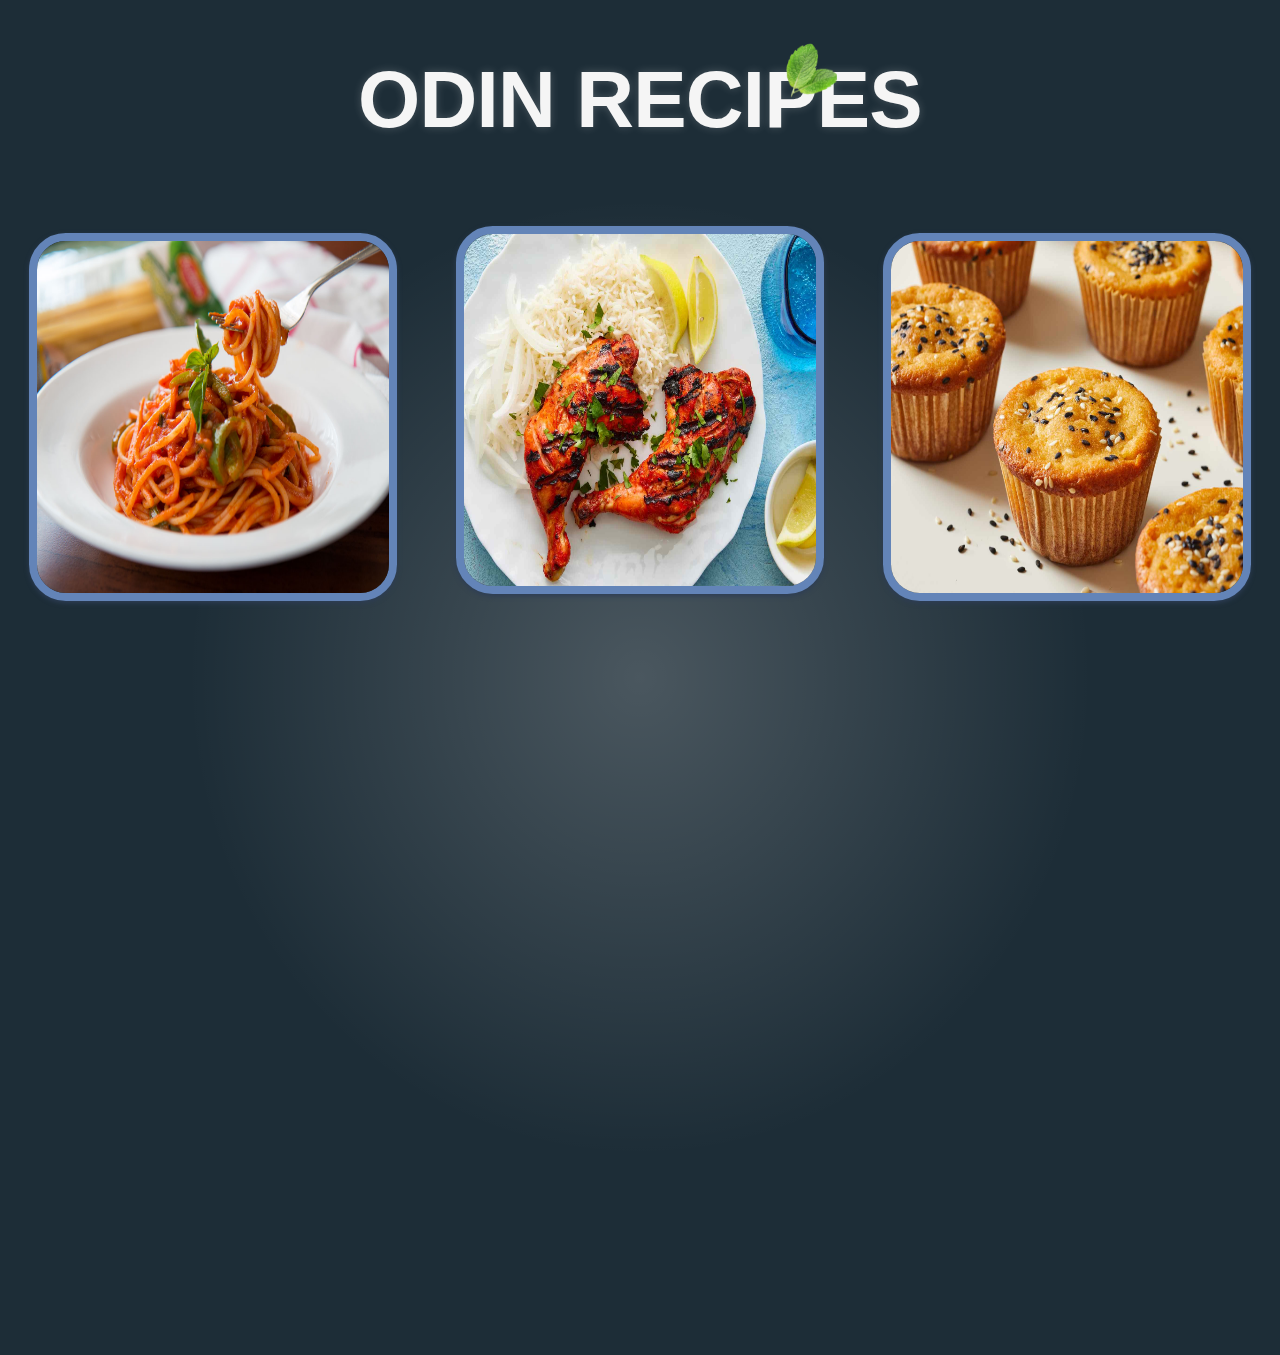
==== commit bce2c2f6: "updated page links to reflect new file names" ====
--- a/index.html
+++ b/index.html
@@ -23,7 +23,7 @@
                 </div>
             </div>
             <div class="recipe">
-                <a href="recipes/Tandoori Chicken.html" class="tandoori-chicken">
+                <a href="recipes/Tandoori _Chicken.html" class="tandoori-chicken">
                     <img src="assets/tandoori-chicken.jpg" alt="Tandoori Chicken alongside some Rice and Cabbage">
                 </a>
                 <div class="recipe_description">
@@ -32,7 +32,7 @@
                 </div>
             </div>
             <div class="recipe">
-                <a href="recipes/Mochi Muffins.html" class="mochi-muffins">
+                <a href="recipes/Mochi_Muffins.html" class="mochi-muffins">
                     <img src="assets/mochi muffins.jpg" alt="Mochi Muffins sprinkled with sesame seeds">
                 </a>
                 <div class="recipe_description">
--- a/styles.css
+++ b/styles.css
@@ -27,8 +27,9 @@
 
 header h1 {
     font-size: 2rem;
+    font-family:'Lucida Sans', 'Lucida Sans Regular', 'Lucida Grande', 'Lucida Sans Unicode', Verdana, sans-serif;
     color: var(--clr-header);
-    letter-spacing: 0.3125rem;
+    letter-spacing: -0.05rem;
     text-align: center;
     text-shadow: 0 0 10px var(--clr-shadow);
     margin-bottom:2rem;
@@ -36,7 +37,7 @@
 
 header h1::before {
     position: absolute;
-    left: 68%;
+    left: 65%;
     bottom: 95%;
     width: 25px;
     height:25px;
@@ -65,6 +66,7 @@
 h3 {
     text-align: center;
     font-size: 1.5rem;
+    font-family: 'Segoe UI', Tahoma, Geneva, Verdana, sans-serif;
     color: var(--clr-header);
     text-shadow: 0 0 5px var(--clr-shadow);
     letter-spacing: 0.15625rem;
@@ -73,34 +75,41 @@
 p {
     text-align: center;
     font-size: 1rem;
+    font-family: 'Trebuchet MS', 'Lucida Sans Unicode', 'Lucida Grande', 'Lucida Sans', Arial, sans-serif;
     margin-bottom: 3rem;
     color: var(--clr-text);
     margin-inline: auto;
 }
 
 .footer {
+    width: 90%;
+    max-width: 1530px;
+    height: 50px;
+    margin-inline: auto;
+    position: relative;
     display: flex;
-    gap: 0.5em;
+    gap: 0.5rem;
     align-items: center;
     justify-content: center;
-    padding: 0.3rem;
-}
-
-.footer div {
+}
+
+.item {
+    font-size: 1.2rem;
+    font-family: Georgia, 'Times New Roman', Times, serif;
     color: var(--clr-header);
     opacity: 85%;
 }
 
-.footer div a {
+.item a {
     text-decoration: none;
     color: var(--clr-rose);
 }
 
-.footer div a:hover {
+.item a:hover {
     color:#6d28d9;
 }
 
-.footer div a:visited {
+.item a:visited {
     color:#4d7c0f;
 }
 
@@ -131,7 +140,7 @@
     }
 
     header h1::before {
-        left: 63%;
+        left: 60.5%;
         bottom: 93.5%;
         width: 35px;
         height:35px;
@@ -146,6 +155,11 @@
         margin-bottom: 2rem;
     }
 
+    .recipe img {
+        width: 18.75rem;
+        border: 0.375rem solid var(--clr-border);
+    }
+
     h3 {
         font-size: 1.8rem;
         text-align: left;
@@ -156,51 +170,59 @@
         text-align: justify;
     }
 
-    .recipe img {
-        width: 18.75rem;
-        border: 0.375rem solid var(--clr-border);
-    }
-
     .footer {
-        border: 1px solid red;
         width: 90%;
         max-width: 1536px;
         margin-inline: auto;
         position: relative;
         height: 40px;
-    }
-
-    /* @keyframes scrollLeft {
+        overflow: hidden;
+        gap: 0.5rem;
+        align-items: center;
+        justify-content: center;
+        mask-image: linear-gradient(
+            to right,
+            rgba(0,0,0,0),
+            rgba(0,0,0,1) 20%,
+            rgba(0,0,0,1) 80%,
+            rgba(0,0,0,0)
+        );
+    }
+
+     @keyframes scrollLeft {
         to {
-            left: -100%; 
+            left: -100px; 
         }
-    } */
+    } 
 
     .item {
-        border: 1px solid yellow;
-        /* position: absolute; */
-        /* left: max(555px, 100%);  */
+        position: absolute;
+        width: 100px;
+        left: 100%;
         animation-name: scrollLeft;
-        animation-duration: 20s;
+        animation-duration: 10s;
         animation-timing-function: linear;
         animation-iteration-count: infinite;
     }
 
-     /* .item1 {
-        animation-delay: calc(20s / 5 * (5-1) * -1);
-    }
-     .item2 {
-        animation-delay: animation-delay: calc(20s / 5 * (5-1) * -1);
-    }  */
-    /*.item3 {
-        animation-delay: -9s;
+    .item1 {
+        animation-delay: calc(10s / 6 * (6 - 1) * -1);
+    }
+    .item2 {
+        animation-delay: calc(10s / 6 * (6 - 2) * -1);
+    }  
+    .item3 {
+        animation-delay: calc(10s / 6 * (6 - 3) * -1);
     }
     .item4 {
-        animation-delay: -12s;
+        animation-delay: calc(10s / 6 * (6 - 4) * -1);
     }
     .item5 {
-        animation-delay: -15s;
-    } */
+        animation-delay: calc(10s / 6 * (6 - 5) * -1);
+    }
+    .item6 {
+        animation-delay: calc(10s / 6 * (6 - 6) * -1);
+    }
 
 }
 
@@ -218,21 +240,11 @@
     }
 
     header h1::before {
-        left: 63%;
+        left: 60%;
         bottom: 91.5%;
         width: 45px;
         height:45px;
         transform: rotateY(-23deg);
-    }
-
-    h3 {
-        font-size: 2rem;
-        text-align: center;
-        top: 100%;
-    }
-    p {
-        font-size: 1.5rem;
-        top: 120%;
     }
 
     main .container:first-child {
@@ -241,45 +253,92 @@
         justify-content: space-around;
         margin-bottom: 10rem;
     }
-
+    
     .recipe {
         display: flex;
         flex-direction: column;
-        gap:unset;
-        align-items:start;
-        justify-content: center;
-        position: relative;
+        gap:3rem;
+        align-items:center;
+        justify-content: space-around;
+        margin-bottom: 3rem;
         transition: transform 0.3s ease-in-out;
         transition: filter 0.25s ease-in-out;
-    }
-
-    .recipe img {
-        width: 20.3125rem;
-        height: 20.3125rem;
-    }
-
-    .recipe:hover {
-        transform: scale(1.05); /* Increases the size of the image container by 5% */
-    }
+    }  
 
     .recipe h3,
     .recipe p {
-        position: absolute;
-        z-index: 10;
-        max-width: 50ch;
+        z-index: 3;
+        max-width: 30ch;
         visibility: hidden;
         opacity: 0;
         transition: visibility 0s, opacity 0.5s ease-in-out;
     }
-  
+
+    h3 {
+        font-size: 2rem;
+        text-align: center;
+    }
+    p {
+        font-size: 1.5rem;
+    }
+
     .recipe:hover h3,
     .recipe:hover p  {
         visibility: visible;
         opacity: 1;
     }
 
+    .recipe img {
+        width: 20.3125rem;
+        height: 20.3125rem;
+    }
+
+    .recipe:hover {
+        transform: scale(1.05); /* Increases the size of the image container by 5% */
+    } 
+
+    .recipe:active {
+        transform: scale(0.96);
+    }
+
     .container:hover .recipe:not(:hover) {
         filter: grayscale(1) blur(5px);
+    }
+
+    .footer {
+        height: 3rem;
+    }
+
+     @keyframes scrollLeft {
+        to {
+            left: -125px; 
+        }
+    }
+
+    .item {
+        width: 125px;
+        animation-duration: 20s;
+        font-size: 1.5rem;
+        text-align: center;
+    }
+
+    .item1 {
+        animation-delay: calc(20s / 6 * (6 - 1) * -1);
+    }
+    .item2 {
+        animation-delay: calc(20s / 6 * (6 - 2) * -1);
+    }  
+    .item3 {
+        animation-delay: calc(20s / 6 * (6 - 3) * -1);
+    }
+    .item4 {
+        animation-delay: calc(20s / 6 * (6 - 4) * -1);
+    }
+    .item5 {
+        animation-delay: calc(20s / 6 * (6 - 5) * -1);
+    }
+    .item6 {
+        animation-delay: calc(20s / 6 * (6 - 6) * -1);
     }
 }
 
@@ -292,7 +351,7 @@
     }
 
     header h1::before {
-        left: 63%;
+        left: 61%;
         bottom: 89%;
         width: 60px;
         height:60px;
@@ -304,12 +363,27 @@
         height: 23rem;
         border: 0.5rem solid var(--clr-border);
     }
+
+    .footer {
+        height: 4rem;
+    }
+
+     @keyframes scrollLeft {
+        to {
+            left: -150px; 
+        }
+    }
+
+    .item {
+        width: 150px;
+        font-size: 2rem;
+    }
 }
 
 /* 2xL */
 @media (min-width: 1536px) {
     header h1::before {
-        left: 59.5%;
+        left: 59%;
         bottom: 89%;
         width: 60px;
         height:60px;
